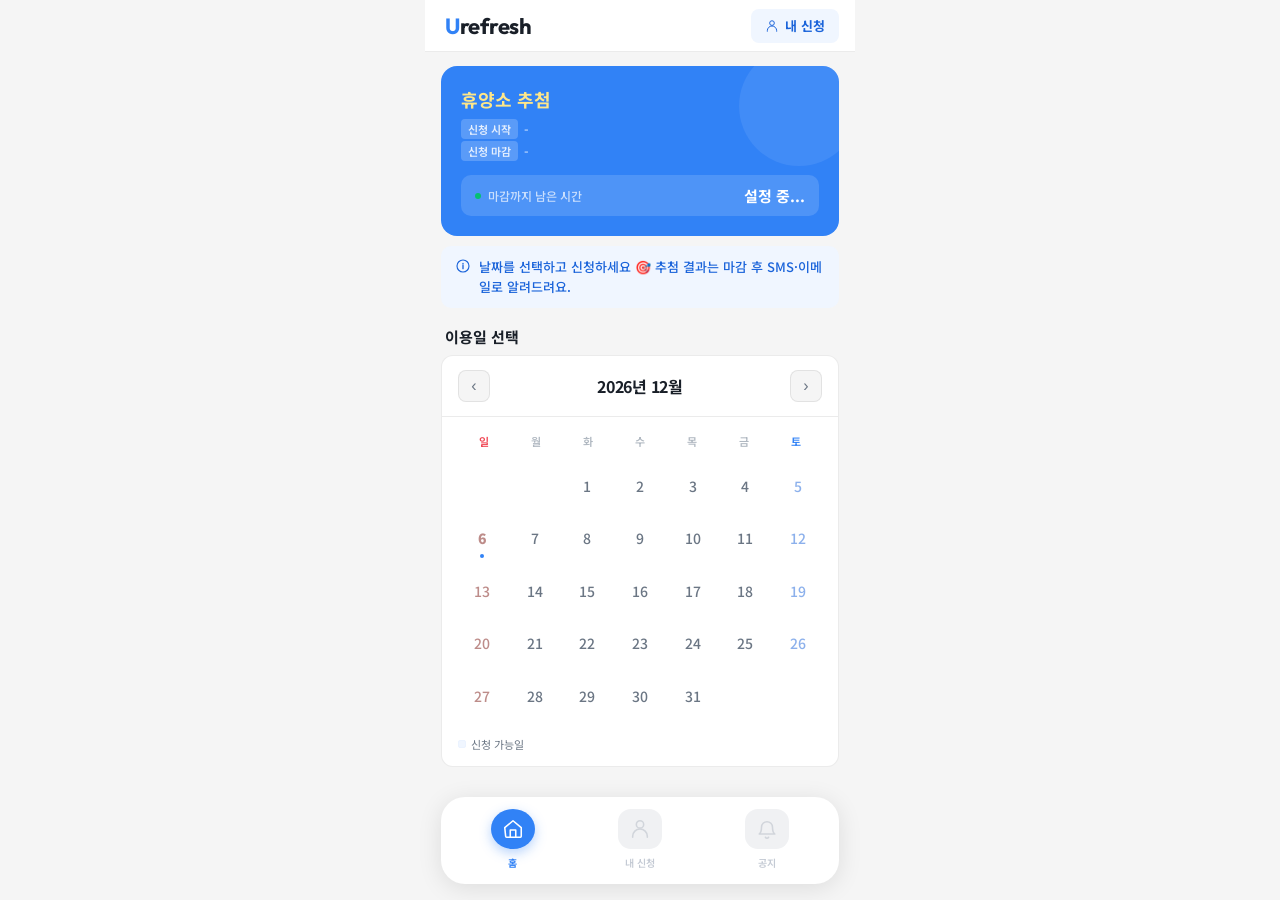
==== index.html @ 7bf7d687 "이메일 도메인 @umoment.co.kr 고정 - 도메인 input + 드롭다운 제거 → 고정 suffix 라벨로 교체 - 아이디 부분만 입력 (소문자/숫자) - getEmailV" ====
<!DOCTYPE html>
<html lang="ko">
<head>
<meta charset="UTF-8">
<meta name="viewport" content="width=device-width, initial-scale=1.0, maximum-scale=1.0, user-scalable=no">
<meta name="apple-mobile-web-app-capable" content="yes">
<meta name="mobile-web-app-capable" content="yes">
<meta name="apple-mobile-web-app-status-bar-style" content="default">
<link rel="icon" href="data:,">
<title>유프레시</title>
<link href="https://fonts.googleapis.com/css2?family=Noto+Sans+KR:wght@400;500;700;900&family=Outfit:wght@700&display=swap" rel="stylesheet">
<link rel="stylesheet" href="css/style.css">
</head>
<body>

<!-- ══ SVG ICON SYMBOLS ══ -->
<svg xmlns="http://www.w3.org/2000/svg" style="display:none" width="0" height="0">
  <symbol id="i-back" viewBox="0 0 24 24" fill="none"><path d="M15 6l-6 6 6 6" stroke-width="1.7" stroke-linecap="round" stroke-linejoin="round"/></symbol>
  <symbol id="i-fwd" viewBox="0 0 24 24" fill="none"><path d="M9 6l6 6-6 6" stroke-width="1.7" stroke-linecap="round" stroke-linejoin="round"/></symbol>
  <symbol id="i-home" viewBox="0 0 24 24" fill="none"><path d="M3 10.5L12 3l9 7.5V20a1 1 0 01-1 1H5a1 1 0 01-1-1z" stroke-width="1.7" stroke-linecap="round" stroke-linejoin="round"/><path d="M9 21V13h6v8" stroke-width="1.7" stroke-linecap="round" stroke-linejoin="round"/></symbol>
  <symbol id="i-person" viewBox="0 0 24 24" fill="none"><circle cx="12" cy="7" r="4" stroke-width="1.7"/><path d="M4 21v-1a8 8 0 0116 0v1" stroke-width="1.7" stroke-linecap="round" stroke-linejoin="round"/></symbol>
  <symbol id="i-bell" viewBox="0 0 24 24" fill="none"><path d="M6 10a6 6 0 0112 0c0 5.5 2.5 7.5 2.5 7.5h-17S6 15.5 6 10z" stroke-width="1.7" stroke-linecap="round" stroke-linejoin="round"/><path d="M13.73 21a2 2 0 01-3.46 0" stroke-width="1.7" stroke-linecap="round"/></symbol>
  <symbol id="i-doc" viewBox="0 0 24 24" fill="none"><rect x="4" y="2" width="16" height="20" rx="2" stroke-width="1.7"/><path d="M8 7h8M8 12h8M8 17h5" stroke-width="1.7" stroke-linecap="round"/></symbol>
  <symbol id="i-check" viewBox="0 0 24 24" fill="none"><path d="M5 12l5 5L19 7" stroke-width="2" stroke-linecap="round" stroke-linejoin="round"/></symbol>
  <symbol id="i-info" viewBox="0 0 24 24" fill="none"><circle cx="12" cy="12" r="9" stroke-width="1.7"/><path d="M12 8v1M12 11v5" stroke-width="2" stroke-linecap="round"/></symbol>
  <symbol id="i-warn" viewBox="0 0 24 24" fill="none"><path d="M12 3L2 21h20L12 3z" stroke-width="1.7" stroke-linecap="round" stroke-linejoin="round"/><path d="M12 9v5M12 17v1" stroke-width="2" stroke-linecap="round"/></symbol>
</svg>

<!-- ══ LOADING ══ -->
<div class="loading-overlay" id="loading-overlay">
  <div class="loading-spinner"></div>
  <div class="loading-text">신청 중입니다...</div>
</div>

<div id="app">

<!-- ══ SCREEN: HOME ══ -->
<div class="scr on" id="sc-home">
  <div class="nav-home">
    <div class="logo">U<span>refresh</span></div>
    <button class="btn-my" onclick="go('sc-my')">
      <svg width="14" height="14" stroke="#1B64DA"><use href="#i-person"/></svg>내 신청
    </button>
  </div>
  <div class="scroll">
    <div class="hero">
      <div class="hero-title"><span class="hl" id="hero-hl">휴양소 추첨</span></div>
      <div class="hero-period">
        <div style="display:flex;align-items:center;gap:6px;">
          <span style="font-size:11px;background:rgba(255,255,255,.2);border-radius:4px;padding:2px 7px;font-weight:600;">신청 시작</span>
          <span id="hero-start">-</span>
        </div>
        <div style="display:flex;align-items:center;gap:6px;">
          <span style="font-size:11px;background:rgba(255,255,255,.2);border-radius:4px;padding:2px 7px;font-weight:600;">신청 마감</span>
          <span id="hero-end">-</span>
        </div>
      </div>
      <div class="hero-timer">
        <div class="timer-label"><span class="timer-dot"></span>마감까지 남은 시간</div>
        <div class="timer-val" id="timer-val">계산 중...</div>
      </div>
    </div>
    <div class="banner">
      <svg width="16" height="16" stroke="#1B64DA" style="flex-shrink:0;margin-top:1px"><use href="#i-info"/></svg>
      <div class="banner-text">날짜를 선택하고 신청하세요 🎯 추첨 결과는 마감 후 SMS·이메일로 알려드려요.</div>
    </div>
    <div class="sec-hd">
      <div class="sec-hd-title">이용일 선택</div>
    </div>

    <!-- 캘린더 -->
    <div class="cal-wrap">
      <div class="cal-nav">
        <button class="cal-btn" onclick="calPrev()">&#8249;</button>
        <div class="cal-month" id="cal-month-title">2025년 8월</div>
        <button class="cal-btn" onclick="calNext()">&#8250;</button>
      </div>
      <div class="cal-grid">
        <div class="cal-weekdays">
          <div class="cal-wd">일</div><div class="cal-wd">월</div><div class="cal-wd">화</div>
          <div class="cal-wd">수</div><div class="cal-wd">목</div><div class="cal-wd">금</div>
          <div class="cal-wd">토</div>
        </div>
        <div class="cal-days" id="cal-days"></div>
      </div>
      <div class="cal-legend">
        <div class="legend-item"><div class="legend-dot" style="background:var(--blue-ll);border:1px solid var(--blue-l)"></div>신청 가능일</div>
      </div>
    </div>

    <!-- 선택된 날짜 정보 -->
    <div class="sel-info" id="sel-info">
      <div class="sel-info-date" id="sel-info-date">—</div>
      <div class="sel-stats">
        <div class="sel-stat"><div class="sel-stat-val" id="sel-apply">—</div><div class="sel-stat-lbl">신청 인원</div></div>
        <div class="sel-stat"><div class="sel-stat-val" id="sel-slots">—</div><div class="sel-stat-lbl">배정 구좌</div></div>
        <div class="sel-stat"><div class="sel-stat-val" id="sel-rate">—</div><div class="sel-stat-lbl">경쟁률</div></div>
      </div>
      <button class="cta cta-blue" onclick="goDetail()" style="height:48px;font-size:15px;">이 날짜로 신청하기</button>
    </div>
    <div style="height:8px"></div>
  </div>
  <div class="tab-wrap"><div class="tab-bar">
    <button class="tb on"><div class="tb-ico"><svg width="22" height="22" stroke="#fff"><use href="#i-home"/></svg></div><div class="tb-lbl">홈</div></button>
    <button class="tb" onclick="go('sc-my')"><div class="tb-ico"><svg width="22" height="22" stroke="#D1D5DB"><use href="#i-person"/></svg></div><div class="tb-lbl">내 신청</div></button>
    <button class="tb" onclick="go('sc-notice')"><div class="tb-ico"><svg width="22" height="22" stroke="#D1D5DB"><use href="#i-bell"/></svg></div><div class="tb-lbl">공지</div></button>
  </div></div>
</div>

<!-- ══ SCREEN: DETAIL ══ -->
<div class="scr" id="sc-detail">
  <div class="nav">
    <button class="btn-back" onclick="go('sc-home')"><svg width="24" height="24" stroke="#191F28"><use href="#i-back"/></svg></button>
    <div class="nav-title">신청하기</div>
    <div class="nav-end"></div>
  </div>
  <div class="scroll">
    <div class="detail-hd">
      <div class="dh-eyebrow">이용 희망일</div>
      <div class="dh-date-row"><div class="dh-date" id="dh-date">—</div><div class="dh-day" id="dh-day">—</div></div>
      <div class="dh-stats">
        <div class="dhs"><div class="dhs-lbl">신청 인원</div><div class="dhs-val" id="dh-apply">—<span class="dhs-unit">명</span></div></div>
        <div class="dhs"><div class="dhs-lbl">배정 구좌</div><div class="dhs-val" id="dh-slots">—<span class="dhs-unit">구좌</span></div></div>
        <div class="dhs"><div class="dhs-lbl">경쟁률</div><div class="dhs-val" id="dh-rate">—<span class="dhs-unit">:1</span></div></div>
      </div>
    </div>
    <div style="padding:18px 20px 8px;font-size:15px;font-weight:700;color:var(--ink);">신청 정보 입력</div>
    <div class="form-card" id="form-card">
      <div class="frow"><div class="fl">사번</div><div class="fdiv"></div><input class="fi" id="f-eno" type="text" placeholder="예: 12345" inputmode="numeric" autocomplete="off" oninput="this.value=this.value.replace(/[^0-9]/g,'');checkForm()"></div>
      <div class="frow"><div class="fl">성명</div><div class="fdiv"></div><input class="fi" id="f-nm" type="text" placeholder="홍길동" autocomplete="off" oninput="this.value=this.value.replace(/[^가-힣ㄱ-ㅎㅏ-ㅣ]/g,'');checkForm()"></div>
      <div class="frow"><div class="fl">연락처</div><div class="fdiv"></div><input class="fi" id="f-tel" type="tel" placeholder="010-0000-0000" inputmode="numeric" oninput="formatTel(this);checkForm()"></div>
      <div class="frow"><div class="fl">이메일</div><div class="fdiv"></div>
        <div class="email-fixed">
          <input class="fi" id="f-email-local" type="text" placeholder="아이디" autocomplete="email" inputmode="email"
                 oninput="this.value=this.value.toLowerCase().replace(/[^a-z0-9]/g,'');checkForm()">
          <span class="email-suffix">@umoment.co.kr</span>
        </div>
      </div>
      <div class="frow" onclick="toggleDp()">
        <div class="fl">동반 가족</div><div class="fdiv"></div>
        <div class="custom-sel"><span class="custom-sel-val" id="sel-val">본인 포함 1명</span><svg class="sel-arrow" id="sel-arrow" width="16" height="16" stroke="#B0B8C1"><use href="#i-fwd"/></svg></div>
      </div>
      <div class="frow frow-auto"><div class="fl">영유아<br>동반</div><div class="fdiv"></div>
        <label class="chk-label" onclick="toggleChk(this)">
          <div class="chk-box" id="chk-infant"><svg width="11" height="11" stroke="#fff" style="display:none"><use href="#i-check"/></svg></div>
          <span class="chk-text">영유아(36개월 미만) 동반합니다</span>
        </label>
      </div>
    </div>
    <div class="dp-panel" id="dp-panel">
      <div class="dp-item sel" onclick="pickOpt(this,'본인 포함 1명')">본인 포함 1명</div>
      <div class="dp-item" onclick="pickOpt(this,'2명')">2명</div>
      <div class="dp-item" onclick="pickOpt(this,'3명')">3명</div>
      <div class="dp-item" onclick="pickOpt(this,'4명 이상')">4명 이상</div>
    </div>
    <div class="warn">
      <svg width="16" height="16" stroke="#7D3800" style="flex-shrink:0;margin-top:1px"><use href="#i-warn"/></svg>
      <div class="warn-text">사번·성명이 인사 시스템과 일치하지 않으면 추첨 결과에서 <b>임의 탈락</b> 처리될 수 있습니다.</div>
    </div>
    <div class="cta-wrap">
      <button class="cta cta-blue" id="submit-btn" onclick="doSubmit()" disabled style="opacity:.4;cursor:not-allowed">신청 완료하기</button>
    </div>
    <div style="height:20px"></div>
  </div>
</div>

<!-- ══ SCREEN: SUCCESS ══ -->
<div class="scr" id="sc-success">
  <div class="nav"><div class="nav-end"></div><div class="nav-title">신청 완료</div><div class="nav-end"></div></div>
  <div class="scroll">
    <div class="success-wrap">
      <div class="success-ico"><svg width="36" height="36" stroke="#05C072"><use href="#i-check"/></svg></div>
      <div class="success-title">신청이 접수됐어요!</div>
      <div class="success-sub">추첨 결과는 마감 후<br>SMS 및 이메일로 안내됩니다.</div>
      <div class="conf-card">
        <div class="conf-row"><div class="conf-k">이용 희망일</div><div class="conf-v" id="s-date">—</div></div>
        <div class="conf-row"><div class="conf-k">사번</div><div class="conf-v" id="s-eno">—</div></div>
        <div class="conf-row"><div class="conf-k">결과 통보</div><div class="conf-v">SMS + 이메일</div></div>
      </div>
      <div style="width:100%">
        <div class="cta-wrap" style="padding:0">
          <button class="cta cta-green" onclick="go('sc-home')">홈으로 돌아가기</button>
          <button class="cta cta-outline" onclick="go('sc-my')">신청 현황 확인</button>
        </div>
      </div>
    </div>
  </div>
</div>

<!-- ══ SCREEN: MY PAGE ══ -->
<div class="scr" id="sc-my">
  <div class="nav">
    <button class="btn-back" onclick="go('sc-home')"><svg width="24" height="24" stroke="#191F28"><use href="#i-back"/></svg></button>
    <div class="nav-title">내 신청</div><div class="nav-end"></div>
  </div>
  <div class="scroll">

    <!-- 사번 조회 -->
    <div style="margin:16px 16px 0;">
      <div style="background:var(--card);border-radius:var(--radius);border:1px solid var(--sep);display:flex;align-items:center;overflow:hidden;width:100%;">
        <input id="my-eno-input" type="text" inputmode="numeric"
          placeholder="사번을 입력하세요"
          style="min-width:0;flex:1;border:none;outline:none;padding:14px 16px;font-size:15px;font-family:inherit;color:var(--ink);background:transparent;"
          oninput="this.value=this.value.replace(/[^0-9]/g,'')"
          onkeydown="if(event.key==='Enter')searchMyApps()">
        <button onclick="searchMyApps()"
          style="width:64px;height:50px;background:var(--blue);color:#fff;border:none;font-size:14px;font-weight:700;cursor:pointer;font-family:inherit;flex-shrink:0;">
          조회
        </button>
      </div>
    </div>
    <div style="padding:18px 20px 8px;font-size:15px;font-weight:700;color:var(--ink);">신청 내역</div>
    <div class="hist-list" id="hist-list"><div style="text-align:center;padding:32px;color:var(--ink4);font-size:14px">사번을 입력하고 조회하세요</div></div>
    <div style="height:8px"></div>
  </div>
  <div class="tab-wrap"><div class="tab-bar">
    <button class="tb" onclick="go('sc-home')"><div class="tb-ico"><svg width="22" height="22" stroke="#D1D5DB"><use href="#i-home"/></svg></div><div class="tb-lbl">홈</div></button>
    <button class="tb on"><div class="tb-ico"><svg width="22" height="22" stroke="#fff"><use href="#i-person"/></svg></div><div class="tb-lbl">내 신청</div></button>
    <button class="tb" onclick="go('sc-notice')"><div class="tb-ico"><svg width="22" height="22" stroke="#D1D5DB"><use href="#i-bell"/></svg></div><div class="tb-lbl">공지</div></button>
  </div></div>
</div>

<!-- ══ SCREEN: NOTICE LIST ══ -->
<div class="scr" id="sc-notice">
  <div class="nav">
    <button class="btn-back" onclick="go('sc-home')"><svg width="24" height="24" stroke="#191F28"><use href="#i-back"/></svg></button>
    <div class="nav-title">공지사항</div><div class="nav-end"></div>
  </div>
  <div class="scroll">
    <div style="padding:18px 20px 8px;font-size:15px;font-weight:700;color:var(--ink);">최근 공지</div>
    <div class="notice-card" id="notice-list">
      <div style="text-align:center;padding:32px;color:var(--ink4);font-size:14px">공지사항을 불러오는 중...</div>
    </div>
    <div style="height:8px"></div>
  </div>
  <div class="tab-wrap"><div class="tab-bar">
    <button class="tb" onclick="go('sc-home')"><div class="tb-ico"><svg width="22" height="22" stroke="#D1D5DB"><use href="#i-home"/></svg></div><div class="tb-lbl">홈</div></button>
    <button class="tb" onclick="go('sc-my')"><div class="tb-ico"><svg width="22" height="22" stroke="#D1D5DB"><use href="#i-person"/></svg></div><div class="tb-lbl">내 신청</div></button>
    <button class="tb on"><div class="tb-ico"><svg width="22" height="22" stroke="#fff"><use href="#i-bell"/></svg></div><div class="tb-lbl">공지</div></button>
  </div></div>
</div>

<!-- ══ SCREEN: NOTICE DETAIL ══ -->
<div class="scr" id="sc-notice-detail">
  <div class="nav">
    <button class="btn-back" onclick="go('sc-notice')"><svg width="24" height="24" stroke="#191F28"><use href="#i-back"/></svg></button>
    <div class="nav-title">공지사항</div><div class="nav-end"></div>
  </div>
  <div class="scroll">
    <div class="nd-wrap">
      <div class="nd-title" id="nd-title">—</div>
      <div class="nd-meta" id="nd-meta">—</div>
      <div class="nd-body" id="nd-body">—</div>
    </div>
    <div style="height:20px"></div>
  </div>
</div>

</div>

<!-- ══ SCRIPTS ══ -->
<script src="js/storage.js"></script>
<script src="js/api.js"></script>
<script src="js/app.js"></script>
</body>
</html>
---- css/style.css ----
*{box-sizing:border-box;margin:0;padding:0;-webkit-tap-highlight-color:transparent}
:root{
  --blue:#3182F6;--blue-l:#EBF3FF;--blue-ll:#F0F6FF;--blue-dk:#1B64DA;
  --ink:#191F28;--ink2:#333D4B;--ink3:#6B7684;--ink4:#B0B8C1;--ink5:#F2F4F6;
  --page:#F5F5F5;--card:#FFFFFF;--sep:rgba(0,0,0,.08);
  --green:#05C072;--green-l:#E8FAF2;--green-dk:#027A48;
  --orange:#FF6B00;--orange-l:#FFF1E8;--orange-dk:#7D3800;
  --red:#F04452;--red-l:#FFF0F1;--red-dk:#7D1B16;
  --radius:12px;
}
html,body{height:100dvh;width:100%;overflow:hidden;font-family:"Noto Sans KR",-apple-system,sans-serif;background:var(--page);color:var(--ink);}
#app{width:100%;height:100dvh;max-width:430px;margin:0 auto;display:flex;flex-direction:column;background:var(--page);}
.scr{display:none;flex-direction:column;height:100dvh;background:var(--page)}
.scr.on{display:flex}
.scroll{flex:1;overflow-y:auto;-webkit-overflow-scrolling:touch;padding-bottom:110px}
.scroll::-webkit-scrollbar{display:none}

/* NAV */
.nav{height:52px;background:var(--card);border-bottom:1px solid var(--sep);display:flex;align-items:center;padding:0 4px;position:relative;flex-shrink:0;}
.nav-title{position:absolute;left:50%;transform:translateX(-50%);font-size:16px;font-weight:700;color:var(--ink);letter-spacing:-.3px;white-space:nowrap;pointer-events:none;}
.nav-end{width:48px;flex-shrink:0}
.btn-back{width:48px;height:48px;display:flex;align-items:center;justify-content:center;background:none;border:none;cursor:pointer;}
.nav-home{height:52px;background:var(--card);border-bottom:1px solid var(--sep);display:flex;align-items:center;justify-content:space-between;padding:0 16px 0 20px;flex-shrink:0;}
.logo{font-family:"Outfit",sans-serif;font-size:22px;font-weight:700;color:var(--blue);letter-spacing:-.5px;}
.logo span{color:var(--ink)}
.btn-my{display:inline-flex;align-items:center;gap:6px;height:34px;padding:0 14px;border:none;border-radius:8px;background:var(--blue-ll);color:var(--blue-dk);font-size:13px;font-weight:700;cursor:pointer;font-family:inherit;}

/* HERO */
.hero{margin:14px 16px 0;border-radius:16px;background:var(--blue);padding:20px;position:relative;overflow:hidden;}
.hero::before{content:"";position:absolute;right:-20px;top:-20px;width:120px;height:120px;border-radius:50%;background:rgba(255,255,255,.08);}
.hero-title{font-size:15px;font-weight:700;color:#fff;line-height:1.5;margin-bottom:6px;position:relative;z-index:1;}
.hero-title .hl{font-size:18px;color:#FDE68A}
.hero-period{font-size:13px;color:rgba(255,255,255,.85);margin-bottom:14px;position:relative;z-index:1;display:flex;flex-direction:column;gap:2px;}
.hero-timer{background:rgba(255,255,255,.14);border-radius:10px;padding:10px 14px;display:flex;align-items:center;justify-content:space-between;position:relative;z-index:1;}
.timer-label{display:flex;align-items:center;gap:7px;font-size:12px;color:rgba(255,255,255,.7);font-weight:500}
.timer-dot{width:6px;height:6px;border-radius:50%;background:var(--green);flex-shrink:0}
.timer-val{font-size:15px;font-weight:700;color:#fff;font-variant-numeric:tabular-nums;}

/* BANNER */
.banner{margin:10px 16px 0;background:var(--blue-ll);border-radius:10px;padding:11px 14px;display:flex;align-items:flex-start;gap:8px;}
.banner-text{font-size:13px;color:var(--blue-dk);font-weight:500;line-height:1.55}

/* SECTION */
.sec-hd{padding:18px 20px 8px;display:flex;align-items:center;justify-content:space-between;}
.sec-hd-title{font-size:15px;font-weight:700;color:var(--ink);}

/* CALENDAR */
.cal-wrap{margin:0 16px;background:var(--card);border-radius:var(--radius);border:1px solid var(--sep);overflow:hidden;}
.cal-nav{display:flex;align-items:center;justify-content:space-between;padding:14px 16px;border-bottom:1px solid var(--sep);}
.cal-month{font-size:16px;font-weight:700;color:var(--ink);letter-spacing:-.3px;}
.cal-btn{width:32px;height:32px;border-radius:8px;border:1px solid var(--sep);background:var(--page);display:flex;align-items:center;justify-content:center;cursor:pointer;font-size:16px;color:var(--ink3);}
.cal-btn:active{background:var(--ink5)}
.cal-grid{padding:12px 16px 16px;}
.cal-weekdays{display:grid;grid-template-columns:repeat(7,1fr);margin-bottom:8px;}
.cal-wd{font-size:11px;font-weight:600;color:var(--ink4);text-align:center;padding:4px 0;}
.cal-wd:first-child{color:var(--red)}
.cal-wd:last-child{color:var(--blue)}
.cal-days{display:grid;grid-template-columns:repeat(7,1fr);gap:4px;}
.cal-day{
  aspect-ratio:1;border-radius:10px;
  display:flex;flex-direction:column;align-items:center;justify-content:center;
  cursor:default;position:relative;
}
.cal-day .cal-num{font-size:14px;font-weight:500;color:var(--ink3);}
.cal-day.empty .cal-num{color:transparent;}
.cal-day.sun .cal-num{color:var(--red-dk);opacity:.5;}
.cal-day.sat .cal-num{color:var(--blue-dk);opacity:.5;}
.cal-day.available{background:var(--blue-ll);cursor:pointer;}
.cal-day.available .cal-num{color:var(--blue-dk);font-weight:700;}
.cal-day.available:active{background:var(--blue-l);}
.cal-day.today .cal-num{font-weight:900;}
.cal-day.today::after{content:"";width:4px;height:4px;border-radius:50%;background:var(--blue);position:absolute;bottom:4px;}
.cal-day.selected{background:var(--blue) !important;box-shadow:0 2px 8px rgba(49,130,246,.4);}
.cal-day.selected .cal-num{color:#fff !important;font-weight:700;}
.cal-dot{width:4px;height:4px;border-radius:50%;margin-top:2px;}

/* CAL LEGEND */
.cal-legend{display:flex;align-items:center;gap:12px;padding:0 16px 14px;flex-wrap:wrap;}
.legend-item{display:flex;align-items:center;gap:5px;font-size:11px;color:var(--ink3);}
.legend-dot{width:8px;height:8px;border-radius:2px;}

/* SELECTED DATE INFO */
.sel-info{margin:10px 16px 0;background:var(--card);border-radius:var(--radius);border:1px solid var(--sep);padding:16px;display:none;}
.sel-info.on{display:block;}
.sel-info-date{font-size:16px;font-weight:700;color:var(--ink);margin-bottom:12px;letter-spacing:-.3px;}
.sel-stats{display:grid;grid-template-columns:repeat(3,1fr);gap:8px;margin-bottom:14px;}
.sel-stat{background:var(--page);border-radius:10px;padding:10px;text-align:center;}
.sel-stat-val{font-size:18px;font-weight:900;color:var(--ink);letter-spacing:-.4px;line-height:1;}
.sel-stat-lbl{font-size:10px;color:var(--ink4);margin-top:3px;letter-spacing:.3px;text-transform:uppercase;}

/* CHIP */
.chip{display:inline-flex;align-items:center;height:22px;padding:0 8px;border-radius:4px;font-size:11px;font-weight:700;white-space:nowrap;}
.chip-blue{background:var(--blue-l);color:var(--blue-dk)}
.chip-green{background:var(--green-l);color:var(--green-dk)}
.chip-orange{background:var(--orange-l);color:var(--orange-dk)}
.chip-red{background:var(--red-l);color:var(--red-dk)}
.chip-gray{background:var(--ink5);color:var(--ink3)}

/* FORM */
.detail-hd{background:var(--card);padding:20px 20px 18px;border-bottom:1px solid var(--sep);}
.dh-eyebrow{font-size:11px;font-weight:700;color:var(--ink4);letter-spacing:.5px;text-transform:uppercase;margin-bottom:6px;}
.dh-date-row{display:flex;align-items:baseline;gap:6px;margin-bottom:16px;}
.dh-date,.dh-day{font-size:18px;font-weight:700;color:var(--ink);}
.dh-stats{display:grid;grid-template-columns:repeat(3,1fr);gap:8px}
.dhs{background:var(--page);border-radius:10px;padding:12px 10px;border:1px solid var(--sep);}
.dhs-lbl{font-size:10px;font-weight:700;color:var(--ink4);letter-spacing:.4px;text-transform:uppercase;margin-bottom:4px;}
.dhs-val{font-size:20px;font-weight:900;color:var(--ink);line-height:1}
.dhs-unit{font-size:11px;color:var(--ink4);margin-left:1px}
.form-card{background:var(--card);border-radius:var(--radius);margin:0 16px;border:1px solid var(--sep);overflow:hidden;}
.frow{display:flex;align-items:center;height:54px;padding:0 16px;border-bottom:1px solid var(--sep);}
.frow:last-child{border-bottom:none}
.frow-auto{height:auto;padding:14px 16px;}
.fl{font-size:14px;color:var(--ink3);font-weight:500;width:64px;flex-shrink:0;line-height:1.4}
.fdiv{width:1px;height:18px;background:var(--sep);margin-right:14px;flex-shrink:0}
.fi{flex:1;border:none;outline:none;background:transparent;font-size:15px;color:var(--ink);font-family:inherit;}
.fi::placeholder{color:var(--ink4)}
.custom-sel{flex:1;display:flex;align-items:center;justify-content:space-between;padding-left:8px;cursor:pointer;}
.custom-sel-val{font-size:15px;color:var(--ink);}
.sel-arrow{flex-shrink:0;transition:transform .2s}

/* EMAIL (local 만 입력, 도메인 @umoment.co.kr 고정) */
.email-fixed{display:flex;align-items:center;gap:4px;flex:1;min-width:0;}
.email-fixed .fi{flex:1;min-width:0;}
.email-suffix{
  color:var(--ink3);font-size:14px;font-weight:500;
  flex-shrink:0;white-space:nowrap;
}
.dp-panel{display:none;background:var(--card);border:1px solid var(--sep);border-top:none;border-radius:0 0 var(--radius) var(--radius);margin:0 16px;overflow:hidden;}
.dp-panel.open{display:block}
.dp-item{padding:14px 16px;font-size:15px;color:var(--ink);border-bottom:1px solid var(--sep);cursor:pointer;display:flex;align-items:center;justify-content:space-between;}
.dp-item:last-child{border-bottom:none}
.dp-item.sel{color:var(--blue);font-weight:700}
.dp-item.sel::after{content:"";width:7px;height:7px;border-radius:50%;background:var(--blue);display:block}
.chk-label{display:flex;align-items:center;gap:10px;cursor:pointer;flex:1}
.chk-box{width:20px;height:20px;border-radius:5px;border:1.5px solid var(--ink4);background:var(--card);display:flex;align-items:center;justify-content:center;flex-shrink:0;transition:all .15s;}
.chk-box.on{background:var(--blue);border-color:var(--blue)}
.chk-text{font-size:14px;color:var(--ink2);}
.warn{margin:10px 16px;background:var(--orange-l);border-radius:10px;padding:12px 14px;display:flex;align-items:flex-start;gap:8px;}
.warn-text{font-size:13px;color:var(--orange-dk);line-height:1.55}
.cta-wrap{padding:8px 16px 0}
.cta{width:100%;height:54px;border:none;border-radius:var(--radius);font-size:17px;font-weight:700;cursor:pointer;font-family:inherit;transition:opacity .12s;}
.cta-blue{background:var(--blue);color:#fff}
.cta-green{background:var(--green);color:#fff}
.cta-outline{background:var(--card);color:var(--ink2);border:1.5px solid var(--ink5);height:50px;margin-top:8px;font-size:15px;font-weight:500;}

/* SUCCESS */
.success-wrap{flex:1;display:flex;flex-direction:column;align-items:center;padding:48px 20px 0;}
.success-ico{width:76px;height:76px;border-radius:50%;background:var(--green-l);display:flex;align-items:center;justify-content:center;margin-bottom:20px;}
.success-title{font-size:22px;font-weight:900;color:var(--ink);text-align:center;margin-bottom:8px}
.success-sub{font-size:14px;color:var(--ink3);text-align:center;line-height:1.6;margin-bottom:28px}
.conf-card{width:100%;background:var(--card);border-radius:var(--radius);border:1px solid var(--sep);overflow:hidden;margin-bottom:24px}
.conf-row{display:flex;justify-content:space-between;align-items:center;padding:14px 16px;border-bottom:1px solid var(--sep)}
.conf-row:last-child{border-bottom:none}
.conf-k{font-size:14px;color:var(--ink3)}
.conf-v{font-size:14px;font-weight:700;color:var(--ink)}

/* MY PAGE */
.my-hd{background:var(--card);padding:22px 20px 20px;border-bottom:1px solid var(--sep);}
.my-hello{font-size:13px;color:var(--ink3);font-weight:500;margin-bottom:4px}
.my-name{font-size:22px;font-weight:900;color:var(--ink);}
.hist-list{padding:0 16px;display:flex;flex-direction:column;gap:8px}
.hist-item{background:var(--card);border-radius:var(--radius);border:1px solid var(--sep);padding:14px 16px;display:flex;flex-direction:column;}
.hist-item-row{display:flex;align-items:center;gap:12px}
.hist-item-actions{display:flex;gap:8px;margin-top:12px;padding-top:12px;border-top:1px solid var(--sep);}
.hist-action-btn{flex:1;height:36px;border:none;border-radius:8px;font-size:13px;font-weight:600;cursor:pointer;font-family:inherit;}
.hist-btn-cancel{background:var(--red-l);color:var(--red-dk)}
.hist-btn-disabled{background:var(--ink5);color:var(--ink4);cursor:default}
.hist-num{width:28px;height:28px;border-radius:50%;display:flex;align-items:center;justify-content:center;font-size:12px;font-weight:700;flex-shrink:0;}
.hist-body{flex:1;min-width:0}
.hist-t{font-size:14px;font-weight:700;color:var(--ink);margin-bottom:3px}
.hist-s{font-size:12px;color:var(--ink3);display:flex;align-items:center;gap:5px}
.hdot{width:2px;height:2px;border-radius:50%;background:var(--ink4);display:inline-block}

/* NOTICE */
.notice-card{background:var(--card);border-radius:var(--radius);margin:0 16px;border:1px solid var(--sep);overflow:hidden;}
.ni-row{display:flex;align-items:center;gap:12px;padding:15px 16px;border-bottom:1px solid var(--sep);cursor:pointer;}
.ni-row:last-child{border-bottom:none}
.ni-row:active{background:var(--ink5)}
.ni-ico{width:38px;height:38px;border-radius:9px;background:var(--blue-ll);display:flex;align-items:center;justify-content:center;flex-shrink:0;}
.ni-body{flex:1;min-width:0}
.ni-t{font-size:14px;font-weight:700;color:var(--ink);margin-bottom:2px;overflow:hidden;text-overflow:ellipsis;white-space:nowrap}
.ni-d{font-size:12px;color:var(--ink4)}

/* NOTICE DETAIL */
.nd-wrap{background:var(--card);margin:14px 16px;border-radius:var(--radius);border:1px solid var(--sep);padding:20px;}
.nd-title{font-size:18px;font-weight:900;color:var(--ink);letter-spacing:-.3px;line-height:1.4;margin-bottom:10px;}
.nd-meta{font-size:12px;color:var(--ink4);padding-bottom:14px;border-bottom:1px solid var(--sep);margin-bottom:14px;}
.nd-body{font-size:14px;color:var(--ink2);line-height:1.7;white-space:pre-wrap;word-break:break-word;}

/* TAB BAR */
.tab-wrap{padding:10px 16px;padding-bottom:calc(16px + env(safe-area-inset-bottom));background:transparent;flex-shrink:0;}
.tab-bar{display:flex;align-items:center;background:var(--card);border-radius:24px;padding:10px 8px 12px;box-shadow:0 4px 24px rgba(0,0,0,.10);}
.tb{flex:1;display:flex;flex-direction:column;align-items:center;gap:6px;background:none;border:none;cursor:pointer;font-family:inherit;padding:2px 0;}
.tb-ico{display:flex;align-items:center;justify-content:center;transition:all .18s;}
.tb:not(.on) .tb-ico{width:44px;height:40px;border-radius:13px;background:#F0F1F3;}
.tb.on .tb-ico{width:44px;height:40px;border-radius:50%;background:var(--blue);box-shadow:0 4px 12px rgba(49,130,246,.35);}
.tb-lbl{font-size:10px;font-weight:600;transition:color .18s}
.tb:not(.on) .tb-lbl{color:#C4CAD4}
.tb.on .tb-lbl{color:var(--blue);font-weight:700}

/* LOADING */
.loading-overlay{display:none;position:fixed;inset:0;background:rgba(255,255,255,.85);z-index:999;align-items:center;justify-content:center;flex-direction:column;gap:12px;}
.loading-overlay.on{display:flex}
.loading-spinner{width:40px;height:40px;border:3px solid var(--ink5);border-top-color:var(--blue);border-radius:50%;animation:spin .7s linear infinite;}
@keyframes spin{to{transform:rotate(360deg)}}
.loading-text{font-size:14px;color:var(--ink3);font-weight:500}
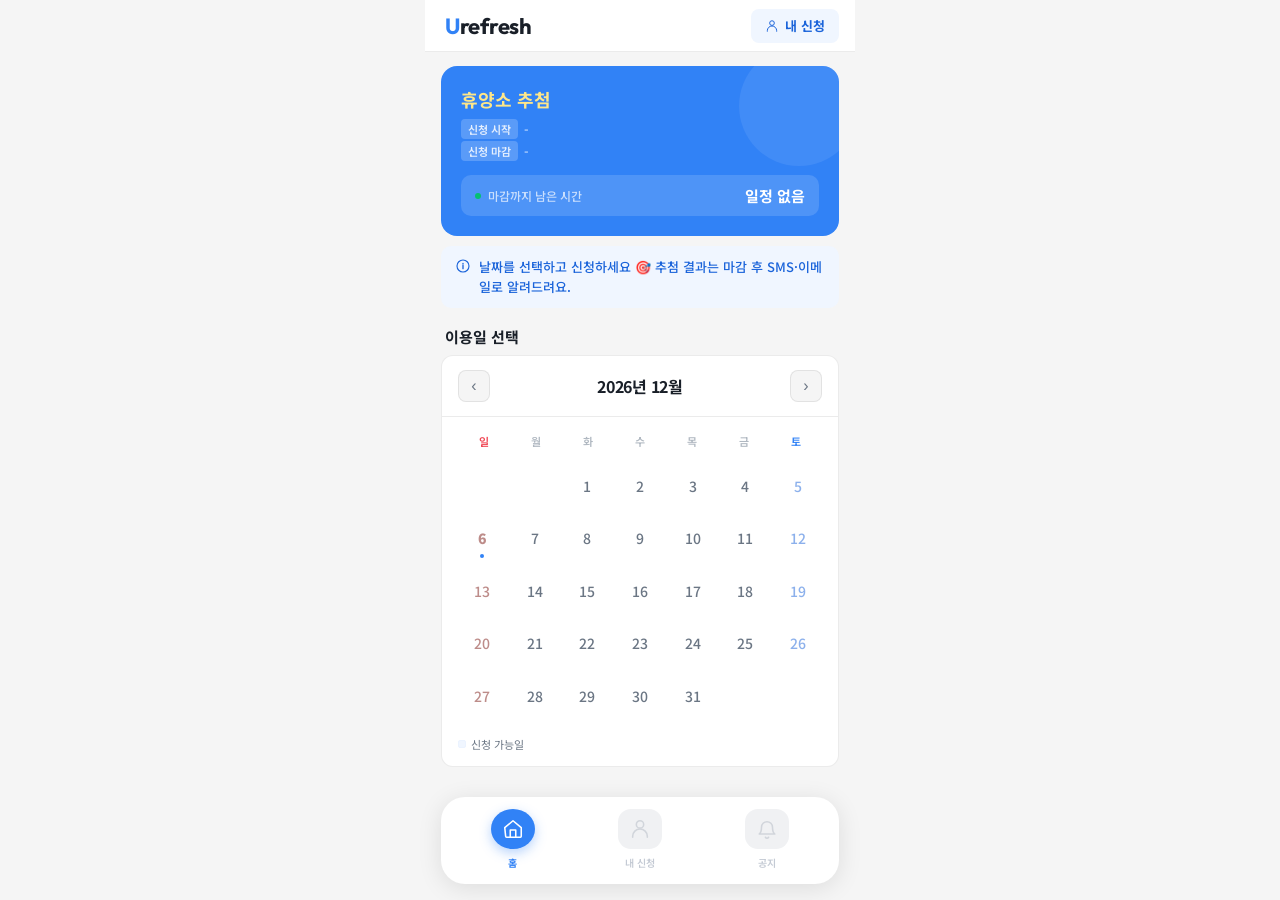
==== commit e684f03b: "리팩토링: dead code 제거 + 날짜 유틸 통합 [A. Dead code 제거] - getSlotsForDate_ 삭제 (selectDate 가 schedule.slots 직" ====
--- a/index.html
+++ b/index.html
@@ -91,12 +91,16 @@
     <!-- 선택된 날짜 정보 -->
     <div class="sel-info" id="sel-info">
       <div class="sel-info-date" id="sel-info-date">—</div>
+      <div class="sel-usage" id="sel-usage">
+        <span class="sel-usage-lbl">이용일</span>
+        <span class="sel-usage-val" id="sel-usage-val">—</span>
+      </div>
       <div class="sel-stats">
         <div class="sel-stat"><div class="sel-stat-val" id="sel-apply">—</div><div class="sel-stat-lbl">신청 인원</div></div>
         <div class="sel-stat"><div class="sel-stat-val" id="sel-slots">—</div><div class="sel-stat-lbl">배정 구좌</div></div>
         <div class="sel-stat"><div class="sel-stat-val" id="sel-rate">—</div><div class="sel-stat-lbl">경쟁률</div></div>
       </div>
-      <button class="cta cta-blue" onclick="goDetail()" style="height:48px;font-size:15px;">이 날짜로 신청하기</button>
+      <button class="cta cta-blue" id="sel-apply-btn" onclick="goDetail()" style="height:48px;font-size:15px;">이 날짜로 신청하기</button>
     </div>
     <div style="height:8px"></div>
   </div>
@@ -116,8 +120,8 @@
   </div>
   <div class="scroll">
     <div class="detail-hd">
-      <div class="dh-eyebrow">이용 희망일</div>
-      <div class="dh-date-row"><div class="dh-date" id="dh-date">—</div><div class="dh-day" id="dh-day">—</div></div>
+      <div class="dh-eyebrow" style="color:var(--blue-dk);background:var(--blue-ll);display:inline-block;padding:3px 10px;border-radius:4px;">✓ 이용일 확인</div>
+      <div class="dh-date-row" style="margin-top:8px"><div class="dh-date" id="dh-date">—</div><div class="dh-day" id="dh-day">—</div></div>
       <div class="dh-stats">
         <div class="dhs"><div class="dhs-lbl">신청 인원</div><div class="dhs-val" id="dh-apply">—<span class="dhs-unit">명</span></div></div>
         <div class="dhs"><div class="dhs-lbl">배정 구좌</div><div class="dhs-val" id="dh-slots">—<span class="dhs-unit">구좌</span></div></div>
@@ -126,8 +130,8 @@
     </div>
     <div style="padding:18px 20px 8px;font-size:15px;font-weight:700;color:var(--ink);">신청 정보 입력</div>
     <div class="form-card" id="form-card">
-      <div class="frow"><div class="fl">사번</div><div class="fdiv"></div><input class="fi" id="f-eno" type="text" placeholder="예: 12345" inputmode="numeric" autocomplete="off" oninput="this.value=this.value.replace(/[^0-9]/g,'');checkForm()"></div>
-      <div class="frow"><div class="fl">성명</div><div class="fdiv"></div><input class="fi" id="f-nm" type="text" placeholder="홍길동" autocomplete="off" oninput="this.value=this.value.replace(/[^가-힣ㄱ-ㅎㅏ-ㅣ]/g,'');checkForm()"></div>
+      <div class="frow"><div class="fl">사번</div><div class="fdiv"></div><input class="fi" id="f-eno" type="text" placeholder="12345 (숫자만 입력가능)" inputmode="numeric" autocomplete="off" oninput="this.value=this.value.replace(/[^0-9]/g,'');checkForm()"></div>
+      <div class="frow"><div class="fl">성명</div><div class="fdiv"></div><input class="fi" id="f-nm" type="text" placeholder="홍길동 (한글만 입력가능)" autocomplete="off" oninput="this.value=this.value.replace(/[^가-힣ㄱ-ㅎㅏ-ㅣ]/g,'');checkForm()"></div>
       <div class="frow"><div class="fl">연락처</div><div class="fdiv"></div><input class="fi" id="f-tel" type="tel" placeholder="010-0000-0000" inputmode="numeric" oninput="formatTel(this);checkForm()"></div>
       <div class="frow"><div class="fl">이메일</div><div class="fdiv"></div>
         <div class="email-fixed">
@@ -259,6 +263,7 @@
 </div>
 
 <!-- ══ SCRIPTS ══ -->
+<script src="js/utils.js"></script>
 <script src="js/storage.js"></script>
 <script src="js/api.js"></script>
 <script src="js/app.js"></script>
--- a/css/style.css
+++ b/css/style.css
@@ -65,9 +65,9 @@
 .cal-day.empty .cal-num{color:transparent;}
 .cal-day.sun .cal-num{color:var(--red-dk);opacity:.5;}
 .cal-day.sat .cal-num{color:var(--blue-dk);opacity:.5;}
-.cal-day.available{background:var(--blue-ll);cursor:pointer;}
-.cal-day.available .cal-num{color:var(--blue-dk);font-weight:700;}
-.cal-day.available:active{background:var(--blue-l);}
+.cal-day.available{cursor:pointer;}
+.cal-day.available .cal-num{font-weight:700;}
+.cal-day.available:active{opacity:.75;}
 .cal-day.today .cal-num{font-weight:900;}
 .cal-day.today::after{content:"";width:4px;height:4px;border-radius:50%;background:var(--blue);position:absolute;bottom:4px;}
 .cal-day.selected{background:var(--blue) !important;box-shadow:0 2px 8px rgba(49,130,246,.4);}
@@ -82,7 +82,17 @@
 /* SELECTED DATE INFO */
 .sel-info{margin:10px 16px 0;background:var(--card);border-radius:var(--radius);border:1px solid var(--sep);padding:16px;display:none;}
 .sel-info.on{display:block;}
-.sel-info-date{font-size:16px;font-weight:700;color:var(--ink);margin-bottom:12px;letter-spacing:-.3px;}
+.sel-info-date{font-size:16px;font-weight:700;color:var(--ink);margin-bottom:10px;letter-spacing:-.3px;}
+.sel-usage{
+  display:flex;align-items:center;gap:8px;
+  background:var(--blue-ll);border-radius:8px;
+  padding:10px 12px;margin-bottom:12px;
+}
+.sel-usage-lbl{
+  font-size:11px;font-weight:700;color:var(--blue-dk);
+  background:#fff;border-radius:4px;padding:2px 8px;flex-shrink:0;
+}
+.sel-usage-val{font-size:14px;font-weight:700;color:var(--blue-dk);}
 .sel-stats{display:grid;grid-template-columns:repeat(3,1fr);gap:8px;margin-bottom:14px;}
 .sel-stat{background:var(--page);border-radius:10px;padding:10px;text-align:center;}
 .sel-stat-val{font-size:18px;font-weight:900;color:var(--ink);letter-spacing:-.4px;line-height:1;}
@@ -119,7 +129,7 @@
 .sel-arrow{flex-shrink:0;transition:transform .2s}
 
 /* EMAIL (local 만 입력, 도메인 @umoment.co.kr 고정) */
-.email-fixed{display:flex;align-items:center;gap:4px;flex:1;min-width:0;}
+.email-fixed{display:flex;align-items:center;gap:4px;flex:1;min-width:0;padding-right:8px;}
 .email-fixed .fi{flex:1;min-width:0;}
 .email-suffix{
   color:var(--ink3);font-size:14px;font-weight:500;
